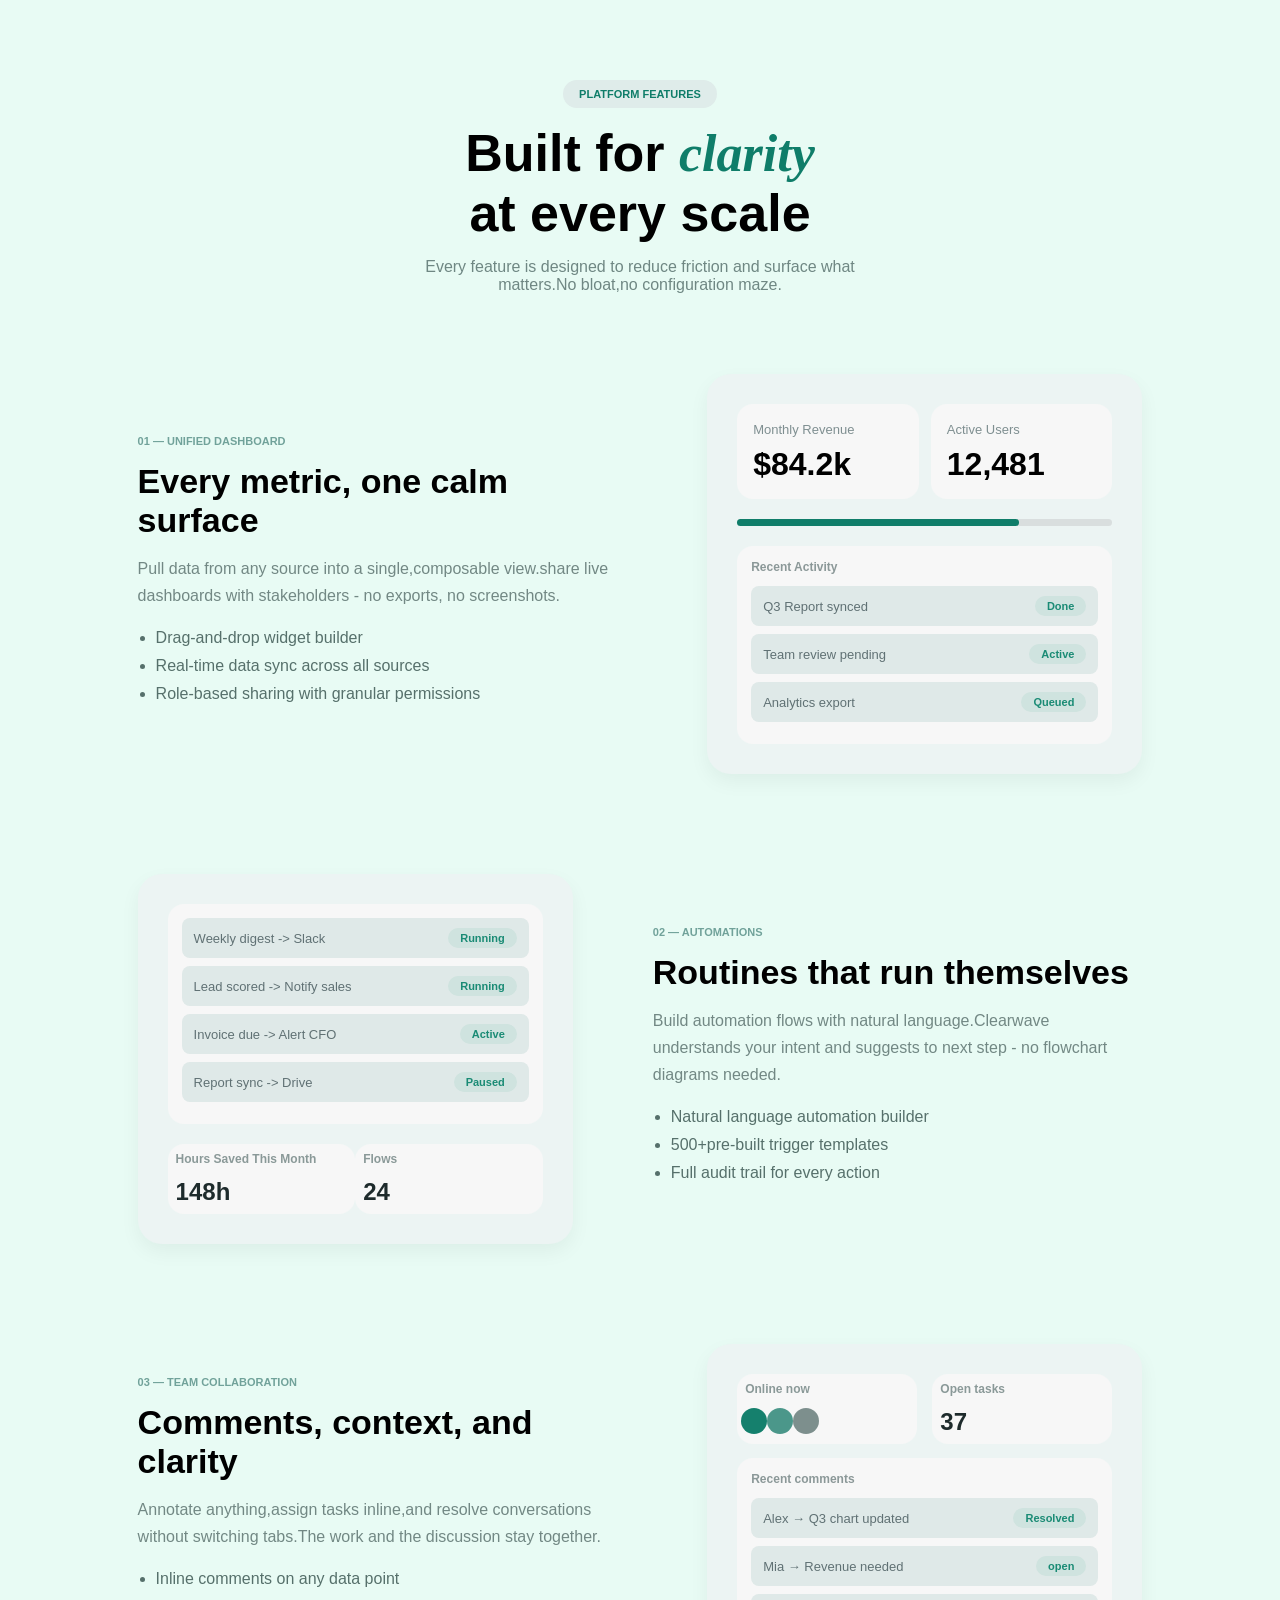
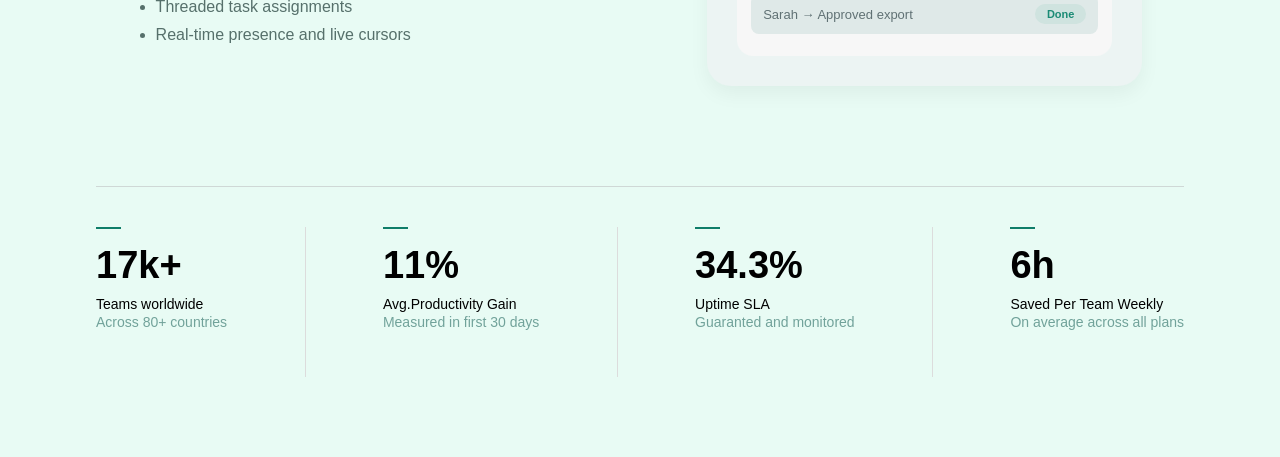
==== features.html @ 5d6a02f3 "Initial commit" ====
<!DOCTYPE html>
<html lang="en">
<head>
<meta charset="UTF-8">
<meta name="viewport" content="width=device-width, initial-scale=1.0">

<link rel="stylesheet" href="features.css">

</head>
<body>

<section class="features">

<div class="title">

<span class="badge">PLATFORM FEATURES</span>

<h1>
Built for <span class="italic">clarity</span><br>
at every scale
</h1>

<p>
Every feature is designed to reduce friction and surface what
matters.No bloat,no configuration maze.
</p>

</div>

<!-- ROW 1 -->

<div class="row">

<div class="text">

<div class="tag">01 — UNIFIED DASHBOARD</div>

<h2>Every metric, one calm surface</h2>

<p>
Pull data from any source into a single,composable view.share live<br>
dashboards with stakeholders - no exports, no screenshots.
</p>

<ul>
<li>Drag-and-drop widget builder</li>
<li>Real-time data sync across all sources</li>
<li>Role-based sharing with granular permissions</li>
</ul>

</div>

<div class="cardf">

<div class="top">

<div class="small-card">
<span>Monthly Revenue</span>
<h3>$84.2k</h3>
</div>

<div class="small-card">
<span>Active Users</span>
<h3>12,481</h3>
</div>

</div>

<div class="bar">
<div class="fill"></div>
</div>
<div class="recent-box">
    <h4>Recent Activity</h4>
<div class="activity">
<span>Q3 Report synced</span>
<button>Done</button>
</div>

<div class="activity">
<span>Team review pending</span>
<button>Active</button>
</div>

<div class="activity">
<span>Analytics export</span>
<button>Queued</button>
</div>
</div>
</div>

</div>

<!-- ROW 2 -->

<div class="row reverse">

<div class="cardf">
<div class="recent-box">
<div class="activity">
<span>Weekly digest -> Slack</span>
<button>Running</button>
</div>

<div class="activity">
<span>Lead scored -> Notify sales</span>
<button>Running</button>
</div>

<div class="activity">
<span>Invoice due -> Alert CFO</span>
<button>Active</button>
</div>
<div class="activity">
    <span>Report sync -> Drive</span>
    <button>Paused</button>
</div>
</div>

<div class="bottom-box">

<div class="thread-card">
<p>Hours Saved This Month</p> 
<h3>148h</h3>

</div>

<div class="thread-card">
<p>Flows</p>
<h3>24</h3>

</div>

</div>

</div>

<div class="text">

<div class="tag">02 — AUTOMATIONS</div>

<h2>Routines that run themselves</h2>

<p>
Build automation flows with natural language.Clearwave<br> 
understands your intent and suggests to next step - no flowchart<br>
diagrams needed.
</p>

<ul>
<li>Natural language automation builder</li>
<li>500+pre-built trigger templates</li>
<li>Full audit trail for every action</li>
</ul>

</div>

</div>

<!-- ROW 3 -->

<div class="row">

<div class="text">

<div class="tag">03 — TEAM COLLABORATION</div>

<h2>Comments, context, and clarity</h2>

<p>
Annotate anything,assign tasks inline,and resolve conversations<br>
without switching tabs.The work and the discussion stay together.
</p>

<ul>
<li>Inline comments on any data point</li>
<li>Threaded task assignments</li>
<li>Real-time presence and live cursors</li>
</ul>

</div>

<div class="cardf">

    <div class="threads">
        <div class="thread-card">
            <p>Online now</p>
             <div class="avatars">
                <span></span>
                <span></span>
                <span></span>
            </div>
        </div>     


<div class="thread-card">
    <p>Open tasks</p>
    <h3>37</h3>
</div>

</div>

<div class="recent-box">
    <h4>Recent comments</h4>
<div class="activity">
<span>Alex → Q3 chart updated</span>
<button>Resolved</button>
</div>

<div class="activity">
<span>Mia → Revenue needed</span>
<button>open</button>
</div>

<div class="activity">
<span>Sarah → Approved export</span>
<button>Done</button>
</div>

</div>

</div>
</div>

<!-- STATS -->

<div class="stats">

<div class="stat">
<div class="line"></div>
<h2>17k+</h2>
<p>
  <span class="line1">Teams worldwide</span><br>
  <span class="line2">Across 80+ countries</span>
</p>
</div>
<div class="divider4"></div>


<div class="stat">
<div class="line"></div>
<h2>11%</h2>
<p>
    <span class="line1">Avg.Productivity Gain</span><br>
    <span class="line2">Measured in first 30 days</span>
</p>
</div>

<div class="divider4"></div>

<div class="stat">
<div class="line"></div>
<h2>34.3%</h2>
<p>
    <span class="line1">Uptime SLA</span><br>
    <span class="line2">Guaranted and monitored</span>
</p>
</div>
<div class="divider4"></div>
<div class="stat">
<div class="line"></div>
<h2>6h</h2>
<p>
    <span class="line1">Saved Per Team Weekly</span><br>
    <span class="line2">On average across all plans</span>
</p>
</div>

</div>

</section>

</body>
</html>
---- features.css ----
*{
margin:0;
padding:0;
box-sizing:border-box;
font-family:"DM Sans",sans-serif;
}

body{
background:#e8fbf4;
}
.divider4{
    width:1px;
    height:150px;
    background:#dcdcdc;
    margin:0 30px;
}
.features{
width:85%;
margin:auto;
padding:80px 0;
}



.badge{
display:inline-block;
padding:8px 16px;
background:#dfecea;
color:#0f7d69;
font-size:11px;
border-radius:30px;
font-weight:700;
}

.italic{
font-family:"Playfair Display",serif;
font-style:italic;
color:#0f7d69;
}

.title p{
max-width:500px;
margin:auto;
color:#6f8783;
}
.title h1{
    font-size: 52px;
    margin:15px 0;
}
.title{
    text-align: center;
    margin-bottom:80px;
}
.row{
display:flex;
justify-content:center;
align-items:center;
gap:80px;
margin-bottom:100px;
}

.text{
flex:0 0 45%;
}

.tag{
font-size:11px;
font-weight:700;
color:#71a29a;
margin-bottom:15px;
}

.text h2{
font-size:34px;
margin-bottom:15px;
}

.text p{
color:#728884;
line-height:1.7;
margin-bottom:20px;
}

.text ul{
padding-left:18px;
}

.text li{
margin-bottom:10px;
color:#56706b;
}

.cardf{
flex:0 0 40%;
width:460px;
background:#ecf4f3;
padding:30px;
border-radius:24px;
box-shadow:0 8px 20px rgba(0,0,0,.05);
}

.top{
display:flex;
gap:12px;
margin-bottom:15px;

}

.small-card{
flex:1;
background:#f7f7f7;
padding:16px;
border-radius:16px;
}

.small-card span{
font-size:13px;
color:#7f8f91;
}

.bar{
height:7px;
background:#d9dede;
border-radius:20px;
margin: 20px 0;
}

.fill{
height:100%;
width:75%;
background:#0f7d69;
border-radius:20px;
}

.activity{
display:flex;
justify-content:space-between;
align-items:center;
padding:10px 12px;
background:#dfe9e8;
border-radius:8px;
margin-bottom:8px;
}

.activity button{
border:none;
background:#cfe3df;
padding:4px 12px;
border-radius:20px;
color:#1a8b75;
font-size:11px;
font-weight: 600;
}

.bottom-box{
display:flex;
justify-content:space-between;
margin-top:20px;
}

.threads{
display:flex;
justify-content:space-between;
margin-bottom:14px;
gap:15px;
}

.stats{
display:flex;
justify-content:space-between;
margin-top:80px;
border-top:1px solid #cfd8d6;
padding-top:40px;
}

.line{
width:25px;
height:2px;
background:#0f7d69;
margin-bottom:15px;
}

.stat h2{
font-size:38px;
margin-bottom:8px;
}

.stat p .line1{
color:black;
font-size:14px;
}
.stat p .line2{
    color:#71a29a;;
    font-size: 14px;
}
.small-card h3{
    font-size:32px;
    margin-top:8px;
}
.recent-box{
    background:#f7f7f7;
    padding:14px;
    border-radius:16px;
}
.recent-box h4{
    font-size:12px;
    color:#8b9898;
    margin-bottom:12px;
    font-weight: 600;
}
.activity span{
    font-size: 13px;
    color:#607174;
}
.thread-card{
    flex:1;
    background:#f7f7f7;
    padding:8px;
    border-radius:16px;
}
.thread-card p{
    font-size: 12px;
    color:#8a9998;
    margin-bottom:12px;
    font-weight: 600;
}
.thread-card h3{
    font-size: 24px;
    color:#1e2b2c;
}
.avatars{
    display:flex;
    align-items: center;
    gap:4px;
}
.avatars span{
    width:26px;
    height:26px;
    border-radius:50%;
    display: flex;
    align-items: center;
    justify-content: center;
    color: white;
    font-size: 11px;
    font-weight: 700;
    margin-left: -4px;
    display: block;
}
.avatars span:nth-child(1){
    background: #15806d;
}
.avatars span:nth-child(2){
    background:#4b978a;
}
.avatars span:nth-child(3){
    background: #7d8f8d;
}
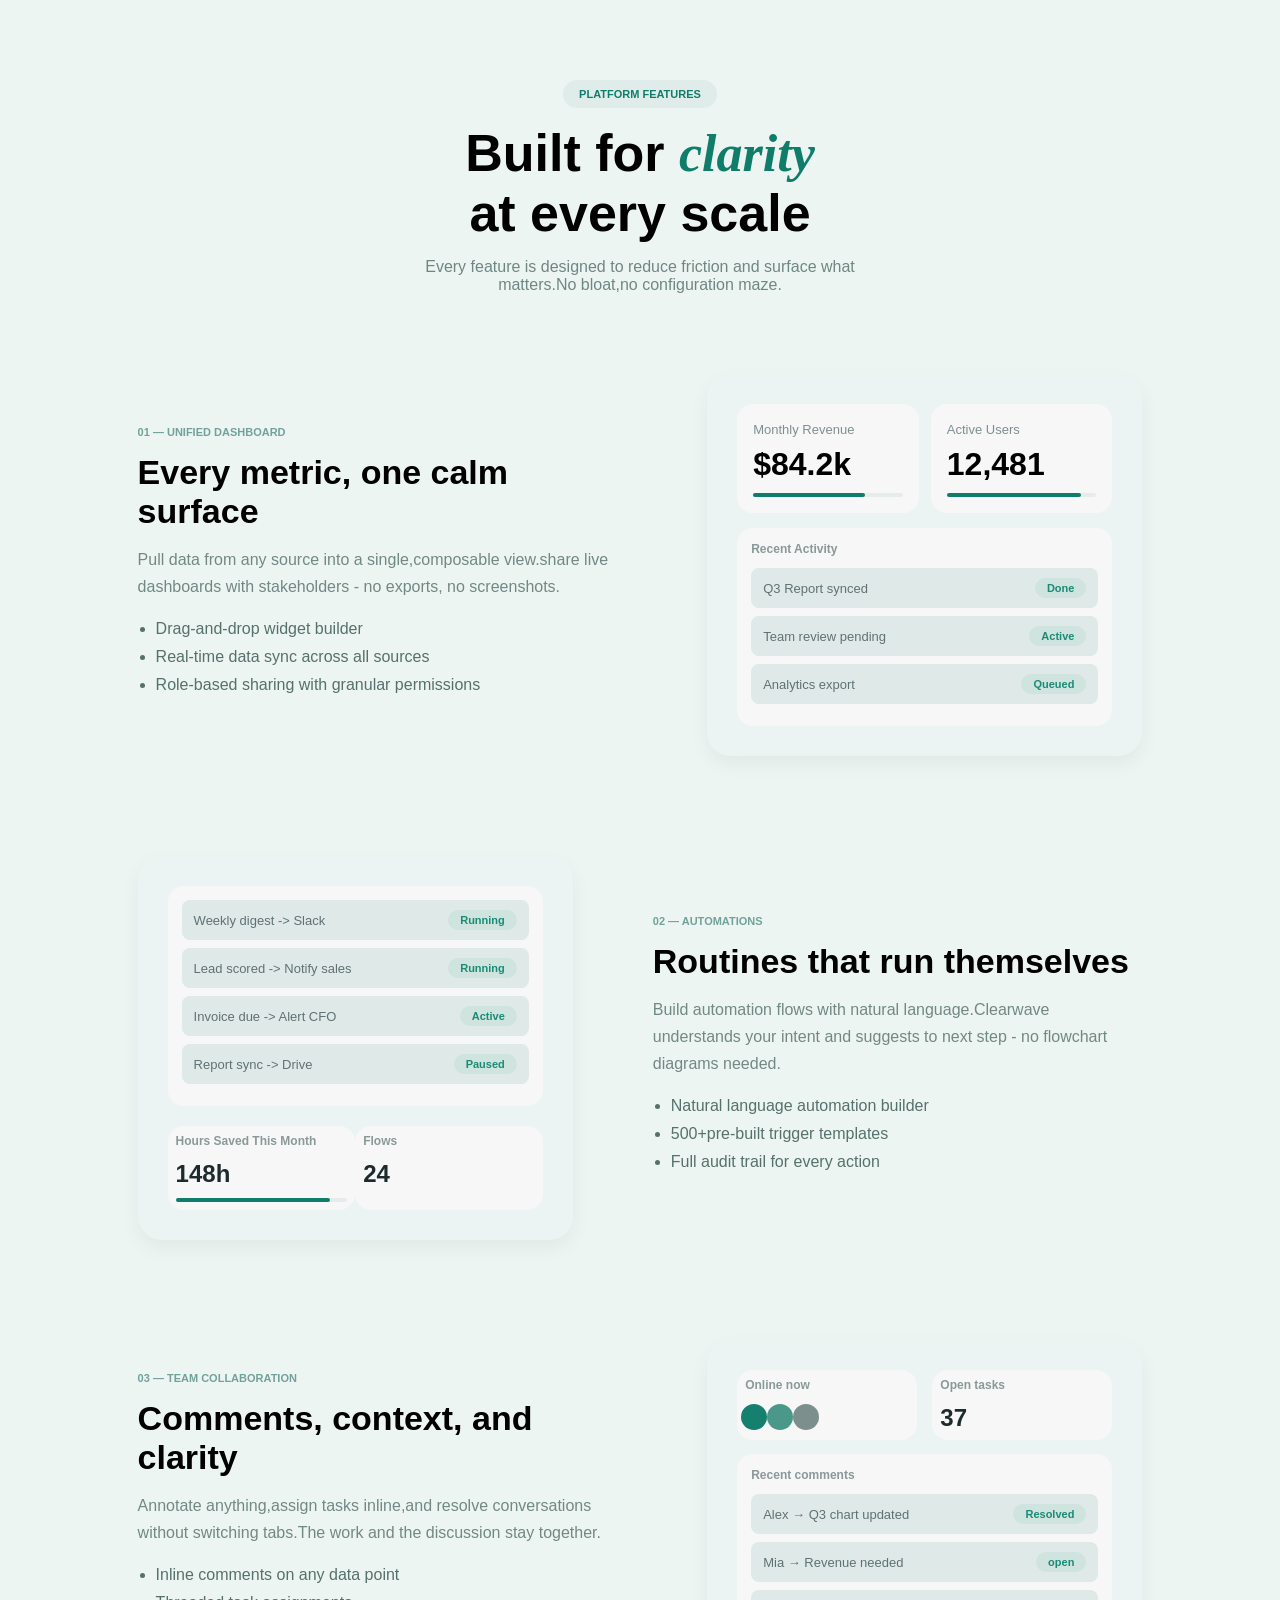
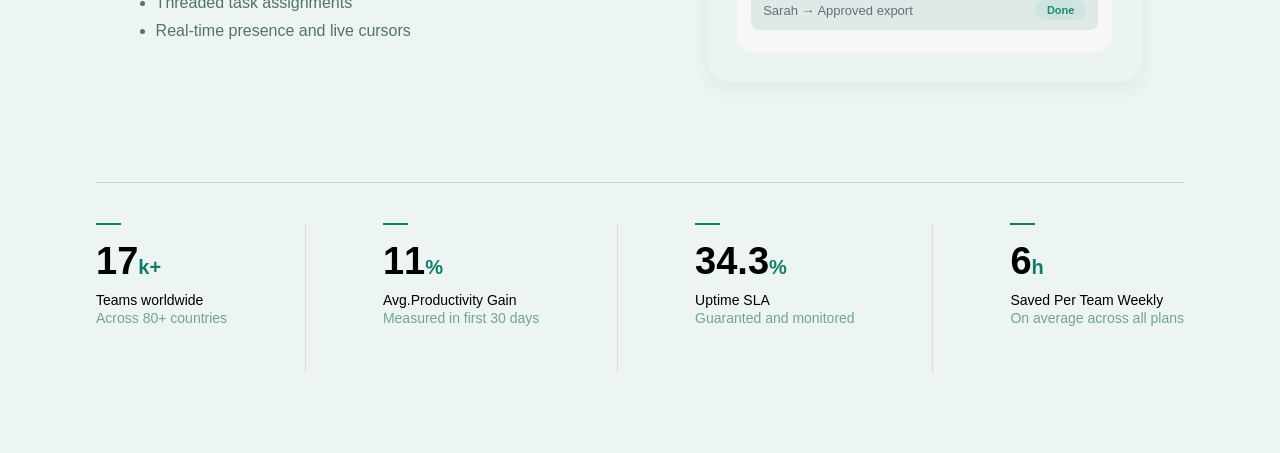
==== commit bec2cd38: "Updated files" ====
--- a/features.html
+++ b/features.html
@@ -57,18 +57,24 @@
 <div class="small-card">
 <span>Monthly Revenue</span>
 <h3>$84.2k</h3>
+<div class="progress">
+<div class="fill revenue"></div>
+</div>
 </div>
 
 <div class="small-card">
 <span>Active Users</span>
 <h3>12,481</h3>
-</div>
-
-</div>
-
-<div class="bar">
+<div class="progress">
+<div class="fill users"></div>
+</div>
+</div>
+
+</div>
+
+<!--<div class="bar">
 <div class="fill"></div>
-</div>
+</div>-->
 <div class="recent-box">
     <h4>Recent Activity</h4>
 <div class="activity">
@@ -121,6 +127,9 @@
 <div class="thread-card">
 <p>Hours Saved This Month</p> 
 <h3>148h</h3>
+<div class="progress">
+    <div class="fill users"></div>
+</div>
 
 </div>
 
@@ -227,7 +236,8 @@
 
 <div class="stat">
 <div class="line"></div>
-<h2>17k+</h2>
+<h2>17<span>k+</span>
+    </h2>
 <p>
   <span class="line1">Teams worldwide</span><br>
   <span class="line2">Across 80+ countries</span>
@@ -238,7 +248,8 @@
 
 <div class="stat">
 <div class="line"></div>
-<h2>11%</h2>
+<h2>11<span>%</span>
+ </h2>
 <p>
     <span class="line1">Avg.Productivity Gain</span><br>
     <span class="line2">Measured in first 30 days</span>
@@ -249,7 +260,8 @@
 
 <div class="stat">
 <div class="line"></div>
-<h2>34.3%</h2>
+<h2>34.3<span>%</span>
+    </h2>
 <p>
     <span class="line1">Uptime SLA</span><br>
     <span class="line2">Guaranted and monitored</span>
@@ -258,7 +270,8 @@
 <div class="divider4"></div>
 <div class="stat">
 <div class="line"></div>
-<h2>6h</h2>
+<h2>6<span>h</span>
+    </h2>
 <p>
     <span class="line1">Saved Per Team Weekly</span><br>
     <span class="line2">On average across all plans</span>
--- a/features.css
+++ b/features.css
@@ -6,7 +6,7 @@
 }
 
 body{
-background:#e8fbf4;
+background:#EDF5F2;
 }
 .divider4{
     width:1px;
@@ -124,13 +124,32 @@
 border-radius:20px;
 margin: 20px 0;
 }
-
+.progress{
+    width: 100%;
+    height: 4px;
+    background: #e5eceb;
+    border-radius: 20px;
+    margin-top: 10px;
+}
 .fill{
+    height: 100%;
+    background: #0f7d69;
+    border-radius: 20px;
+}
+
+.revenue{
+    width: 75%;
+}
+
+.users{
+    width: 90%;
+}
+/*.fill{
 height:100%;
 width:75%;
 background:#0f7d69;
 border-radius:20px;
-}
+}*/
 
 .activity{
 display:flex;
@@ -183,6 +202,10 @@
 .stat h2{
 font-size:38px;
 margin-bottom:8px;
+}
+.stat h2 span{
+    color:#0f7d69;
+    font-size: 20px;
 }
 
 .stat p .line1{
